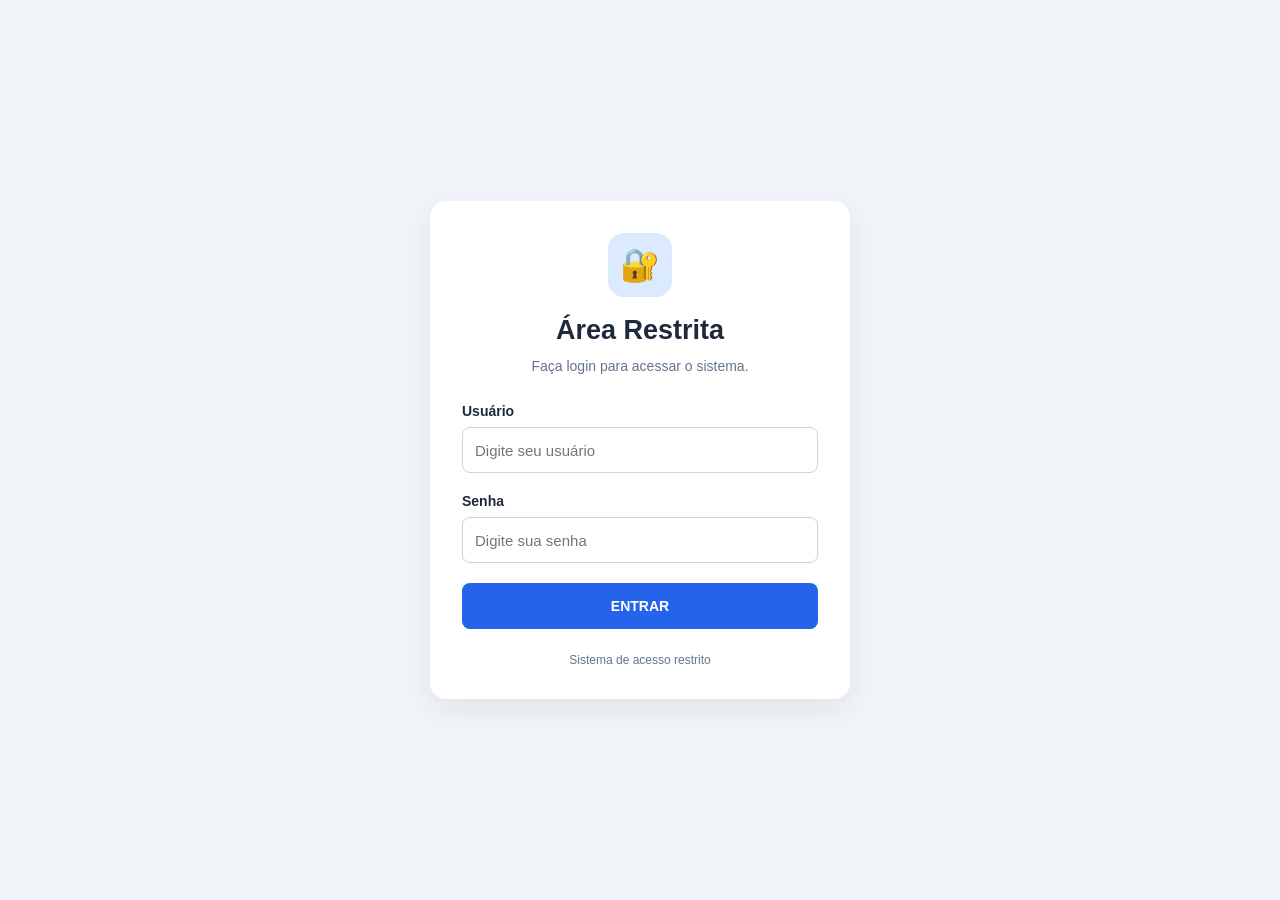
==== index.html @ 8ae32d4d "Add files via upload" ====
<!DOCTYPE html>
<html lang="pt-br">
<head>
    <meta charset="UTF-8">
    <meta name="viewport" content="width=device-width, initial-scale=1.0">
    <title>Login - Área Restrita</title>
    <link rel="stylesheet" href="style.css">
</head>
<body>

    <main class="login-container">

        <div class="logo">🔐</div>

        <h1>Área Restrita</h1>

        <p class="subtitulo">
            Faça login para acessar o sistema.
        </p>

        <form id="formLogin">

            <div class="campo">
                <label for="usuario">Usuário</label>
                <input
                    type="text"
                    id="usuario"
                    placeholder="Digite seu usuário"
                    required
                >
            </div>

            <div class="campo">
                <label for="senha">Senha</label>
                <input
                    type="password"
                    id="senha"
                    placeholder="Digite sua senha"
                    required
                >
            </div>

            <p id="mensagemErro" class="mensagem-erro"></p>

            <button type="submit" class="botao-principal">
                ENTRAR
            </button>

        </form>

        <p class="rodape">Sistema de acesso restrito</p>

    </main>

    <script src="login.js"></script>

</body>
</html>
---- style.css ----
* {
    box-sizing: border-box;
}

:root {
    --primaria: #2563eb;
    --primaria-hover: #1d4ed8;
    --fundo: #f1f5f9;
    --texto: #1e293b;
    --cinza: #64748b;
    --borda: #cbd5e1;
    --branco: #ffffff;
}

body {
    margin: 0;
    min-height: 100vh;
    padding: 24px;
    font-family: Arial, Helvetica, sans-serif;
    background: var(--fundo);
    color: var(--texto);
    display: flex;
    justify-content: center;
    align-items: center;
}

.login-container,
.container {
    width: 100%;
    max-width: 560px;
    background: var(--branco);
    padding: 32px;
    border-radius: 16px;
    box-shadow: 0 10px 30px rgba(15, 23, 42, 0.08);
}

.login-container {
    max-width: 420px;
}

.logo {
    width: 64px;
    height: 64px;
    margin: 0 auto 18px;
    border-radius: 16px;
    background: #dbeafe;
    display: flex;
    align-items: center;
    justify-content: center;
    font-size: 32px;
}

h1 {
    margin: 0 0 10px;
    font-size: 27px;
    text-align: center;
}

.subtitulo {
    color: var(--cinza);
    font-size: 14px;
    line-height: 1.5;
    margin: 0 0 26px;
}

.login-container .subtitulo {
    text-align: center;
}

.campo {
    display: flex;
    flex-direction: column;
    gap: 8px;
    margin-bottom: 20px;
}

.campo label,
fieldset legend {
    font-size: 14px;
    font-weight: 600;
}

input:not([type="radio"]) {
    width: 100%;
    min-height: 46px;
    padding: 12px;
    font-family: inherit;
    font-size: 15px;
    color: var(--texto);
    background: var(--branco);
    border: 1px solid var(--borda);
    border-radius: 8px;
    outline: none;
    transition: border-color 0.2s, box-shadow 0.2s;
}

input:focus {
    border-color: var(--primaria);
    box-shadow: 0 0 0 3px rgba(37, 99, 235, 0.12);
}

input[readonly] {
    background: #f8fafc;
    font-weight: 600;
}

.botao-principal,
.botao-secundario,
.botao-sair {
    min-height: 46px;
    padding: 12px 18px;
    border: none;
    border-radius: 8px;
    font-size: 14px;
    font-weight: 600;
    cursor: pointer;
    transition: background 0.2s;
}

.botao-principal {
    width: 100%;
    background: var(--primaria);
    color: white;
}

.botao-principal:hover {
    background: var(--primaria-hover);
}

.botao-secundario {
    background: #e2e8f0;
    color: var(--texto);
}

.botao-secundario:hover {
    background: #cbd5e1;
}

.botao-sair {
    min-height: 38px;
    background: #fee2e2;
    color: #b91c1c;
}

.botao-sair:hover {
    background: #fecaca;
}

.rodape {
    margin: 24px 0 0;
    color: var(--cinza);
    text-align: center;
    font-size: 12px;
}

.mensagem-erro {
    color: #dc2626;
    font-size: 14px;
    margin: 0 0 16px;
}

.cabecalho {
    display: flex;
    align-items: flex-start;
    justify-content: space-between;
    gap: 16px;
    margin-bottom: 28px;
}

.cabecalho h1 {
    text-align: left;
    font-size: 25px;
}

.cabecalho .subtitulo {
    margin: 0;
}

.grade-precos {
    display: grid;
    grid-template-columns: 1fr 1fr;
    gap: 16px;
}

.campo-margem small {
    color: var(--cinza);
    font-size: 12px;
    line-height: 1.5;
}

fieldset {
    margin: 4px 0 24px;
    padding: 18px;
    border: 1px solid var(--borda);
    border-radius: 10px;
}

fieldset legend {
    padding: 0 6px;
}

.opcoes-unidade {
    display: flex;
    flex-wrap: wrap;
    gap: 12px;
    margin-top: 8px;
}

.opcao {
    display: flex;
    align-items: center;
    gap: 7px;
    padding: 10px;
    border: 1px solid var(--borda);
    border-radius: 8px;
    font-size: 13px;
    cursor: pointer;
}

.opcao:has(input:checked) {
    border-color: var(--primaria);
    background: #eff6ff;
}

.opcao input {
    accent-color: var(--primaria);
}

.botoes {
    display: flex;
    gap: 12px;
}

.botoes .botao-principal {
    flex: 1;
}

#mensagemProduto {
    margin: 16px 0 0;
    font-size: 14px;
    line-height: 1.5;
}

@media (max-width: 480px) {
    body {
        padding: 14px;
    }

    .login-container,
    .container {
        padding: 22px 18px;
    }

    .grade-precos {
        grid-template-columns: 1fr;
        gap: 0;
    }

    .cabecalho h1 {
        font-size: 21px;
    }

    .opcoes-unidade {
        flex-direction: column;
    }

    .opcao {
        width: 100%;
    }

    .botoes {
        flex-direction: column;
    }
}


.lista-container {
    max-width: 1100px;
}

.acoes-lista {
    margin-bottom: 24px;
}

.acoes-lista .botao-principal {
    width: auto;
}

.resumo-produtos {
    display: flex;
    align-items: center;
    justify-content: space-between;
    padding: 16px;
    margin: 8px 0 20px;
    border-radius: 10px;
    background: #eff6ff;
    color: #1e40af;
}

.resumo-produtos strong {
    font-size: 24px;
}

.tabela-wrapper {
    width: 100%;
    overflow-x: auto;
}

.tabela-produtos {
    width: 100%;
    border-collapse: collapse;
    font-size: 13px;
}

.tabela-produtos th,
.tabela-produtos td {
    padding: 14px 12px;
    text-align: left;
    border-bottom: 1px solid #e2e8f0;
    white-space: nowrap;
}

.tabela-produtos th {
    background: #f8fafc;
    color: #475569;
    font-weight: 600;
}

.tabela-produtos tbody tr:hover {
    background: #f8fafc;
}

.tabela-vazia {
    padding: 28px !important;
    color: #64748b;
    text-align: center !important;
}

.botao-excluir {
    padding: 8px 12px;
    border: none;
    border-radius: 6px;
    background: #fee2e2;
    color: #b91c1c;
    cursor: pointer;
    font-weight: 600;
}

.botao-excluir:hover {
    background: #fecaca;
}

@media (max-width: 600px) {
    .lista-container {
        padding: 18px 12px;
    }

    .tabela-produtos th,
    .tabela-produtos td {
        padding: 11px 9px;
    }
}
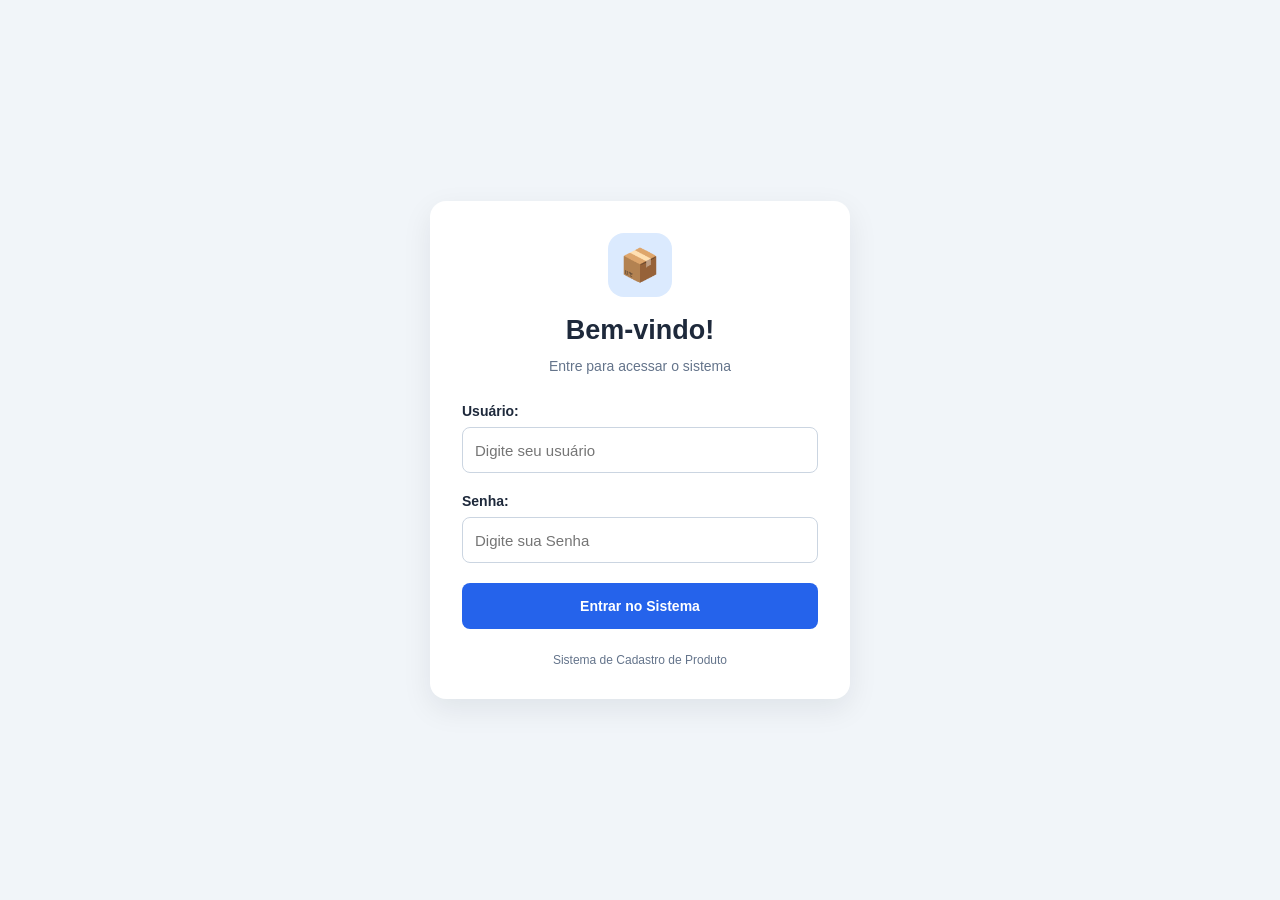
==== commit ab36923d: "Update index.html" ====
--- a/index.html
+++ b/index.html
@@ -1,59 +1,37 @@
-
 <!DOCTYPE html>
-<html lang="pt-br">
+<html lang="pt-BR">
 <head>
     <meta charset="UTF-8">
     <meta name="viewport" content="width=device-width, initial-scale=1.0">
-    <title>Login - Área Restrita</title>
+    <title>Login | Sistema de Produto</title>
     <link rel="stylesheet" href="style.css">
 </head>
-<body>
+<body class="login-page">
+    <main class="login-container">
+        <div class="logo">📦</div>
 
-    <main class="login-container">
-
-        <div class="logo">🔐</div>
-
-        <h1>Área Restrita</h1>
-
-        <p class="subtitulo">
-            Faça login para acessar o sistema.
-        </p>
+        <h1>Bem-vindo!</h1>
+        <p class="subtitulo">Entre para acessar o sistema</p>
 
         <form id="formLogin">
-
             <div class="campo">
-                <label for="usuario">Usuário</label>
-                <input
-                    type="text"
-                    id="usuario"
-                    placeholder="Digite seu usuário"
-                    required
-                >
+                <label for="usuario">Usuário: </label>
+                <input type="text" id="usuario" placeholder="Digite seu usuário" required>
             </div>
 
             <div class="campo">
-                <label for="senha">Senha</label>
-                <input
-                    type="password"
-                    id="senha"
-                    placeholder="Digite sua senha"
-                    required
-                >
+                <label for="senha">Senha: </label>
+                <input type="password" id="senha" placeholder="Digite sua Senha" required>
             </div>
 
             <p id="mensagemErro" class="mensagem-erro"></p>
 
-            <button type="submit" class="botao-principal">
-                ENTRAR
-            </button>
-
+            <button type="submit" class="botao-principal">Entrar no Sistema</button>
         </form>
 
-        <p class="rodape">Sistema de acesso restrito</p>
-
+        <p class="rodape">Sistema de Cadastro de Produto</p>
     </main>
 
     <script src="login.js"></script>
-
 </body>
 </html>
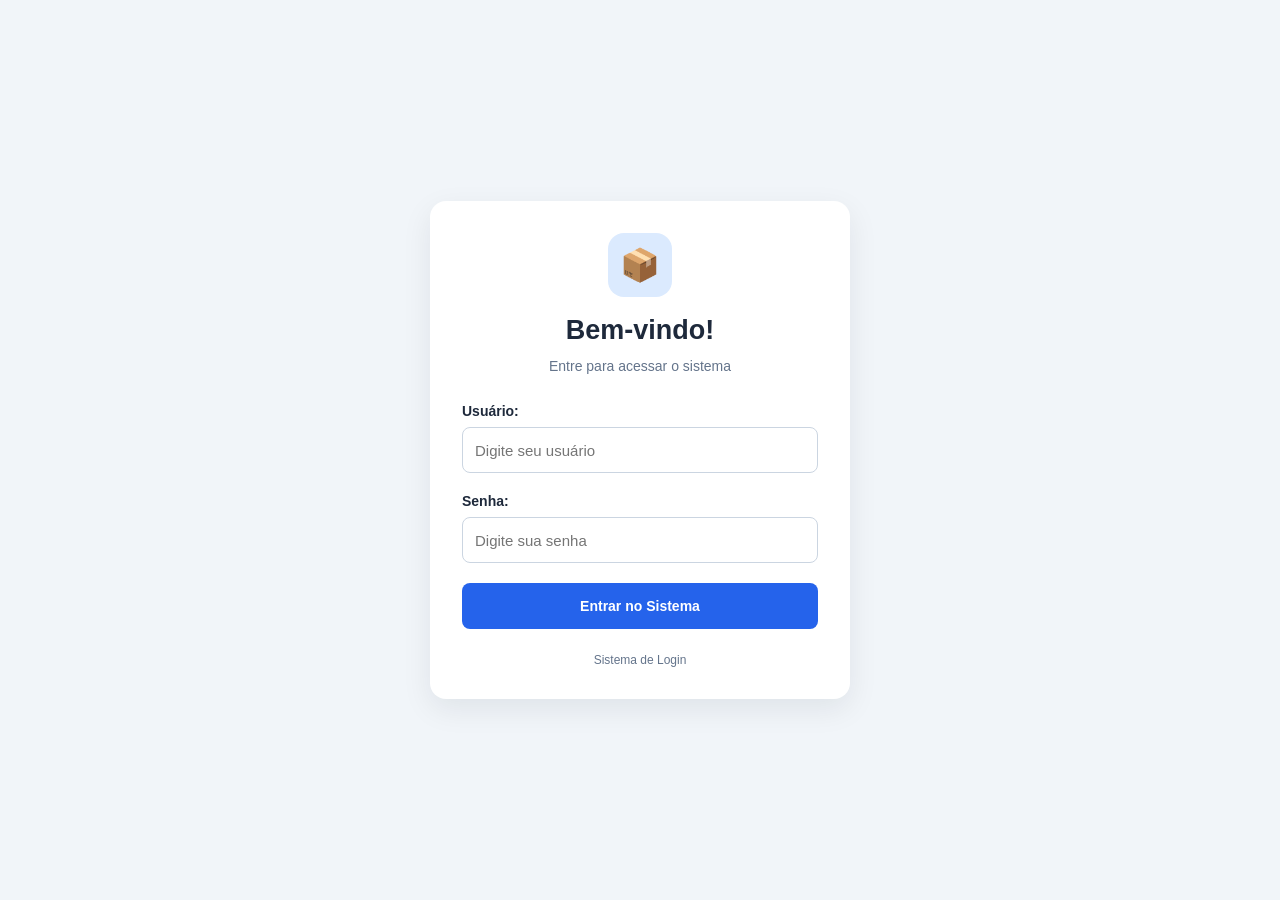
==== commit ec985fdd: "Add files via upload" ====
--- a/index.html
+++ b/index.html
@@ -1,12 +1,14 @@
+
 <!DOCTYPE html>
 <html lang="pt-BR">
 <head>
     <meta charset="UTF-8">
     <meta name="viewport" content="width=device-width, initial-scale=1.0">
-    <title>Login | Sistema de Produto</title>
+    <title>Login | Sistema</title>
     <link rel="stylesheet" href="style.css">
 </head>
 <body class="login-page">
+
     <main class="login-container">
         <div class="logo">📦</div>
 
@@ -15,21 +17,25 @@
 
         <form id="formLogin">
             <div class="campo">
-                <label for="usuario">Usuário: </label>
-                <input type="text" id="usuario" placeholder="Digite seu usuário" required>
+                <label for="usuario">Usuário:</label>
+                <input type="text" id="usuario"
+                    placeholder="Digite seu usuário" required>
             </div>
 
             <div class="campo">
-                <label for="senha">Senha: </label>
-                <input type="password" id="senha" placeholder="Digite sua Senha" required>
+                <label for="senha">Senha:</label>
+                <input type="password" id="senha"
+                    placeholder="Digite sua senha" required>
             </div>
 
             <p id="mensagemErro" class="mensagem-erro"></p>
 
-            <button type="submit" class="botao-principal">Entrar no Sistema</button>
+            <button type="submit" class="botao-principal">
+                Entrar no Sistema
+            </button>
         </form>
 
-        <p class="rodape">Sistema de Cadastro de Produto</p>
+        <p class="rodape">Sistema de Login</p>
     </main>
 
     <script src="login.js"></script>
--- a/style.css
+++ b/style.css
@@ -25,18 +25,13 @@
     align-items: center;
 }
 
-.login-container,
-.container {
+.login-container {
     width: 100%;
-    max-width: 560px;
+    max-width: 420px;
     background: var(--branco);
     padding: 32px;
     border-radius: 16px;
     box-shadow: 0 10px 30px rgba(15, 23, 42, 0.08);
-}
-
-.login-container {
-    max-width: 420px;
 }
 
 .logo {
@@ -62,9 +57,6 @@
     font-size: 14px;
     line-height: 1.5;
     margin: 0 0 26px;
-}
-
-.login-container .subtitulo {
     text-align: center;
 }
 
@@ -75,13 +67,12 @@
     margin-bottom: 20px;
 }
 
-.campo label,
-fieldset legend {
+.campo label {
     font-size: 14px;
     font-weight: 600;
 }
 
-input:not([type="radio"]) {
+input {
     width: 100%;
     min-height: 46px;
     padding: 12px;
@@ -100,14 +91,8 @@
     box-shadow: 0 0 0 3px rgba(37, 99, 235, 0.12);
 }
 
-input[readonly] {
-    background: #f8fafc;
-    font-weight: 600;
-}
-
-.botao-principal,
-.botao-secundario,
-.botao-sair {
+.botao-principal {
+    width: 100%;
     min-height: 46px;
     padding: 12px 18px;
     border: none;
@@ -116,35 +101,12 @@
     font-weight: 600;
     cursor: pointer;
     transition: background 0.2s;
-}
-
-.botao-principal {
-    width: 100%;
     background: var(--primaria);
     color: white;
 }
 
 .botao-principal:hover {
     background: var(--primaria-hover);
-}
-
-.botao-secundario {
-    background: #e2e8f0;
-    color: var(--texto);
-}
-
-.botao-secundario:hover {
-    background: #cbd5e1;
-}
-
-.botao-sair {
-    min-height: 38px;
-    background: #fee2e2;
-    color: #b91c1c;
-}
-
-.botao-sair:hover {
-    background: #fecaca;
 }
 
 .rodape {
@@ -160,205 +122,12 @@
     margin: 0 0 16px;
 }
 
-.cabecalho {
-    display: flex;
-    align-items: flex-start;
-    justify-content: space-between;
-    gap: 16px;
-    margin-bottom: 28px;
-}
-
-.cabecalho h1 {
-    text-align: left;
-    font-size: 25px;
-}
-
-.cabecalho .subtitulo {
-    margin: 0;
-}
-
-.grade-precos {
-    display: grid;
-    grid-template-columns: 1fr 1fr;
-    gap: 16px;
-}
-
-.campo-margem small {
-    color: var(--cinza);
-    font-size: 12px;
-    line-height: 1.5;
-}
-
-fieldset {
-    margin: 4px 0 24px;
-    padding: 18px;
-    border: 1px solid var(--borda);
-    border-radius: 10px;
-}
-
-fieldset legend {
-    padding: 0 6px;
-}
-
-.opcoes-unidade {
-    display: flex;
-    flex-wrap: wrap;
-    gap: 12px;
-    margin-top: 8px;
-}
-
-.opcao {
-    display: flex;
-    align-items: center;
-    gap: 7px;
-    padding: 10px;
-    border: 1px solid var(--borda);
-    border-radius: 8px;
-    font-size: 13px;
-    cursor: pointer;
-}
-
-.opcao:has(input:checked) {
-    border-color: var(--primaria);
-    background: #eff6ff;
-}
-
-.opcao input {
-    accent-color: var(--primaria);
-}
-
-.botoes {
-    display: flex;
-    gap: 12px;
-}
-
-.botoes .botao-principal {
-    flex: 1;
-}
-
-#mensagemProduto {
-    margin: 16px 0 0;
-    font-size: 14px;
-    line-height: 1.5;
-}
-
 @media (max-width: 480px) {
     body {
         padding: 14px;
     }
 
-    .login-container,
-    .container {
+    .login-container {
         padding: 22px 18px;
     }
-
-    .grade-precos {
-        grid-template-columns: 1fr;
-        gap: 0;
-    }
-
-    .cabecalho h1 {
-        font-size: 21px;
-    }
-
-    .opcoes-unidade {
-        flex-direction: column;
-    }
-
-    .opcao {
-        width: 100%;
-    }
-
-    .botoes {
-        flex-direction: column;
-    }
 }
-
-
-.lista-container {
-    max-width: 1100px;
-}
-
-.acoes-lista {
-    margin-bottom: 24px;
-}
-
-.acoes-lista .botao-principal {
-    width: auto;
-}
-
-.resumo-produtos {
-    display: flex;
-    align-items: center;
-    justify-content: space-between;
-    padding: 16px;
-    margin: 8px 0 20px;
-    border-radius: 10px;
-    background: #eff6ff;
-    color: #1e40af;
-}
-
-.resumo-produtos strong {
-    font-size: 24px;
-}
-
-.tabela-wrapper {
-    width: 100%;
-    overflow-x: auto;
-}
-
-.tabela-produtos {
-    width: 100%;
-    border-collapse: collapse;
-    font-size: 13px;
-}
-
-.tabela-produtos th,
-.tabela-produtos td {
-    padding: 14px 12px;
-    text-align: left;
-    border-bottom: 1px solid #e2e8f0;
-    white-space: nowrap;
-}
-
-.tabela-produtos th {
-    background: #f8fafc;
-    color: #475569;
-    font-weight: 600;
-}
-
-.tabela-produtos tbody tr:hover {
-    background: #f8fafc;
-}
-
-.tabela-vazia {
-    padding: 28px !important;
-    color: #64748b;
-    text-align: center !important;
-}
-
-.botao-excluir {
-    padding: 8px 12px;
-    border: none;
-    border-radius: 6px;
-    background: #fee2e2;
-    color: #b91c1c;
-    cursor: pointer;
-    font-weight: 600;
-}
-
-.botao-excluir:hover {
-    background: #fecaca;
-}
-
-@media (max-width: 600px) {
-    .lista-container {
-        padding: 18px 12px;
-    }
-
-    .tabela-produtos th,
-    .tabela-produtos td {
-        padding: 11px 9px;
-    }
-}
-
